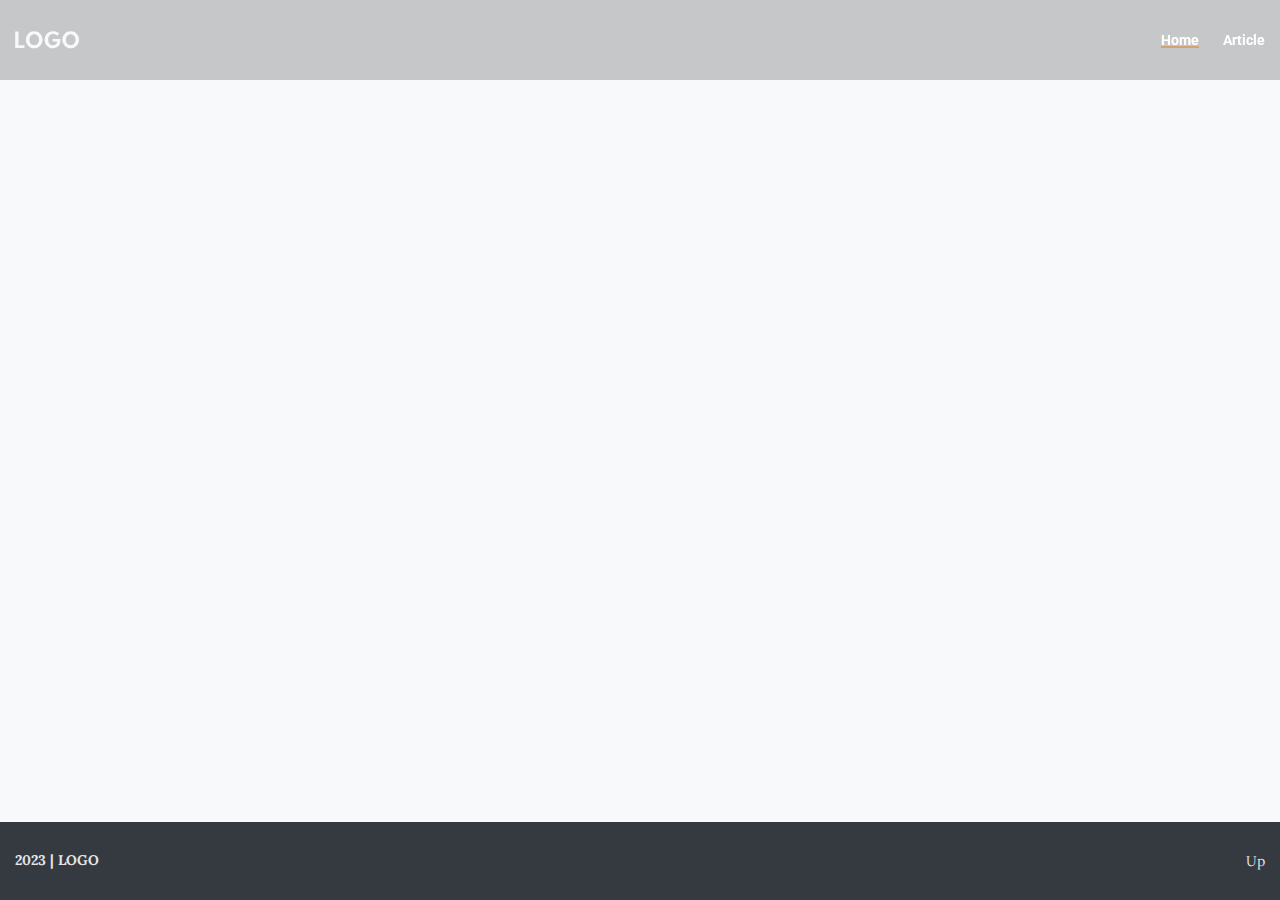
==== index.html @ ac04a0ab "0" ====
<!DOCTYPE html>
<html lang="en">
<head>
	<meta charset="UTF-8">
	<meta http-equiv="X-UA-Compatible" content="IE=edge">
	<meta name="viewport" content="width=device-width, initial-scale=1.0">
	<link href="https://fonts.googleapis.com/css2?family=Lora:wght@400;700&family=Roboto:wght@700&display=swap" rel="stylesheet">
	<link rel="stylesheet" href="style.css">
	<title>Blog</title>
</head>
<body>
<div class="wrapper">
	<header class="header">
		<div class="header__container">
			<div class="header__logo">
				<img src="img/logo.svg" alt="Logo">
			</div>
			<nav class="header__menu menu">
				<ul class="menu__list">
					<li class="menu__item">
						<a href="index.html" class="menu__link active">Home</a>
					</li>
					<li class="menu__item">
						<a href="article.html" class="menu__link">Article</a>
					</li>
				</ul>
			</nav>
		</div>
	</header>
	<main class="home">

	</main>
	<footer class="footer">
		<div class="footer__container">
			<div class="footer__text">2023 | LOGO</div>
			<button class="footer__up" type="button">Up</button>
		</div>
	</footer>
</div>

</body>
</html>
---- style.css ----
@import url("css/reset.css");
@import url("css/common.css");
@import url("css/header.css");
@import url("css/footer.css");
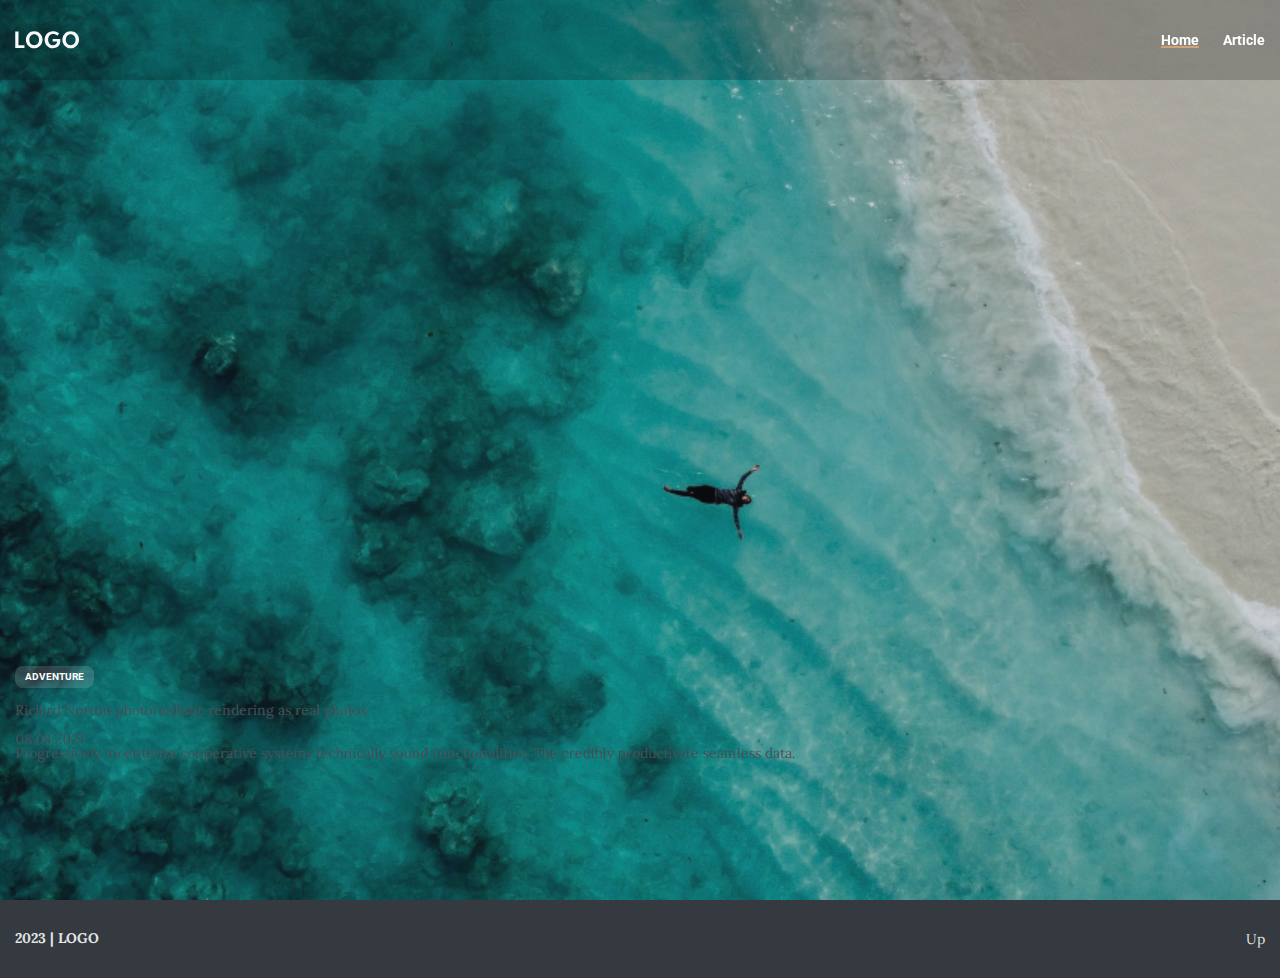
==== commit d1f192c7: "0.1" ====
--- a/index.html
+++ b/index.html
@@ -28,7 +28,30 @@
 		</div>
 	</header>
 	<main class="home">
+		<div class="home__sections">
+			<div class="home__main-slider main-slider swiper">
+				<div class="main-slider__wrapper swiper-wrapper">
+					<div class="main-slider__slider swiper-slide">
+						<img src="img/main-slider/01.jpg" alt="Image" class="main-slider__bg">
+						<div class="main-slider__container">
+							<a href="#" class="main-slider__category category">ADVENTURE</a>
+							<div class="main-slider__title title">Richird Norton photorealistic rendering as real photos</div>
+							<div class="main-slider__body">
+								<div class="main-slider__date">08.08.2021</div>
+								<div class="main-slider__text text"><p>Progressively incentivize cooperative systems   technically sound functionalities. The credibly productivate seamless data.</p></div>
+							</div>
+						</div>
+					</div>
+				</div>
+				<div class="main-slider__bullets bullets">
+					<div class="bullets__comtainer">
+						<div class="bullets__items">
 
+						</div>
+					</div>
+				</div>
+			</div>
+		</div>
 	</main>
 	<footer class="footer">
 		<div class="footer__container">
@@ -38,5 +61,7 @@
 	</footer>
 </div>
 
+<script src="https://cdn.jsdelivr.net/npm/swiper@8/swiper-bundle.min.js"></script>
+<script src="app.js"></script>
 </body>
 </html>--- a/style.css
+++ b/style.css
@@ -2,3 +2,4 @@
 @import url("css/common.css");
 @import url("css/header.css");
 @import url("css/footer.css");
+@import url("css/homepage.css");
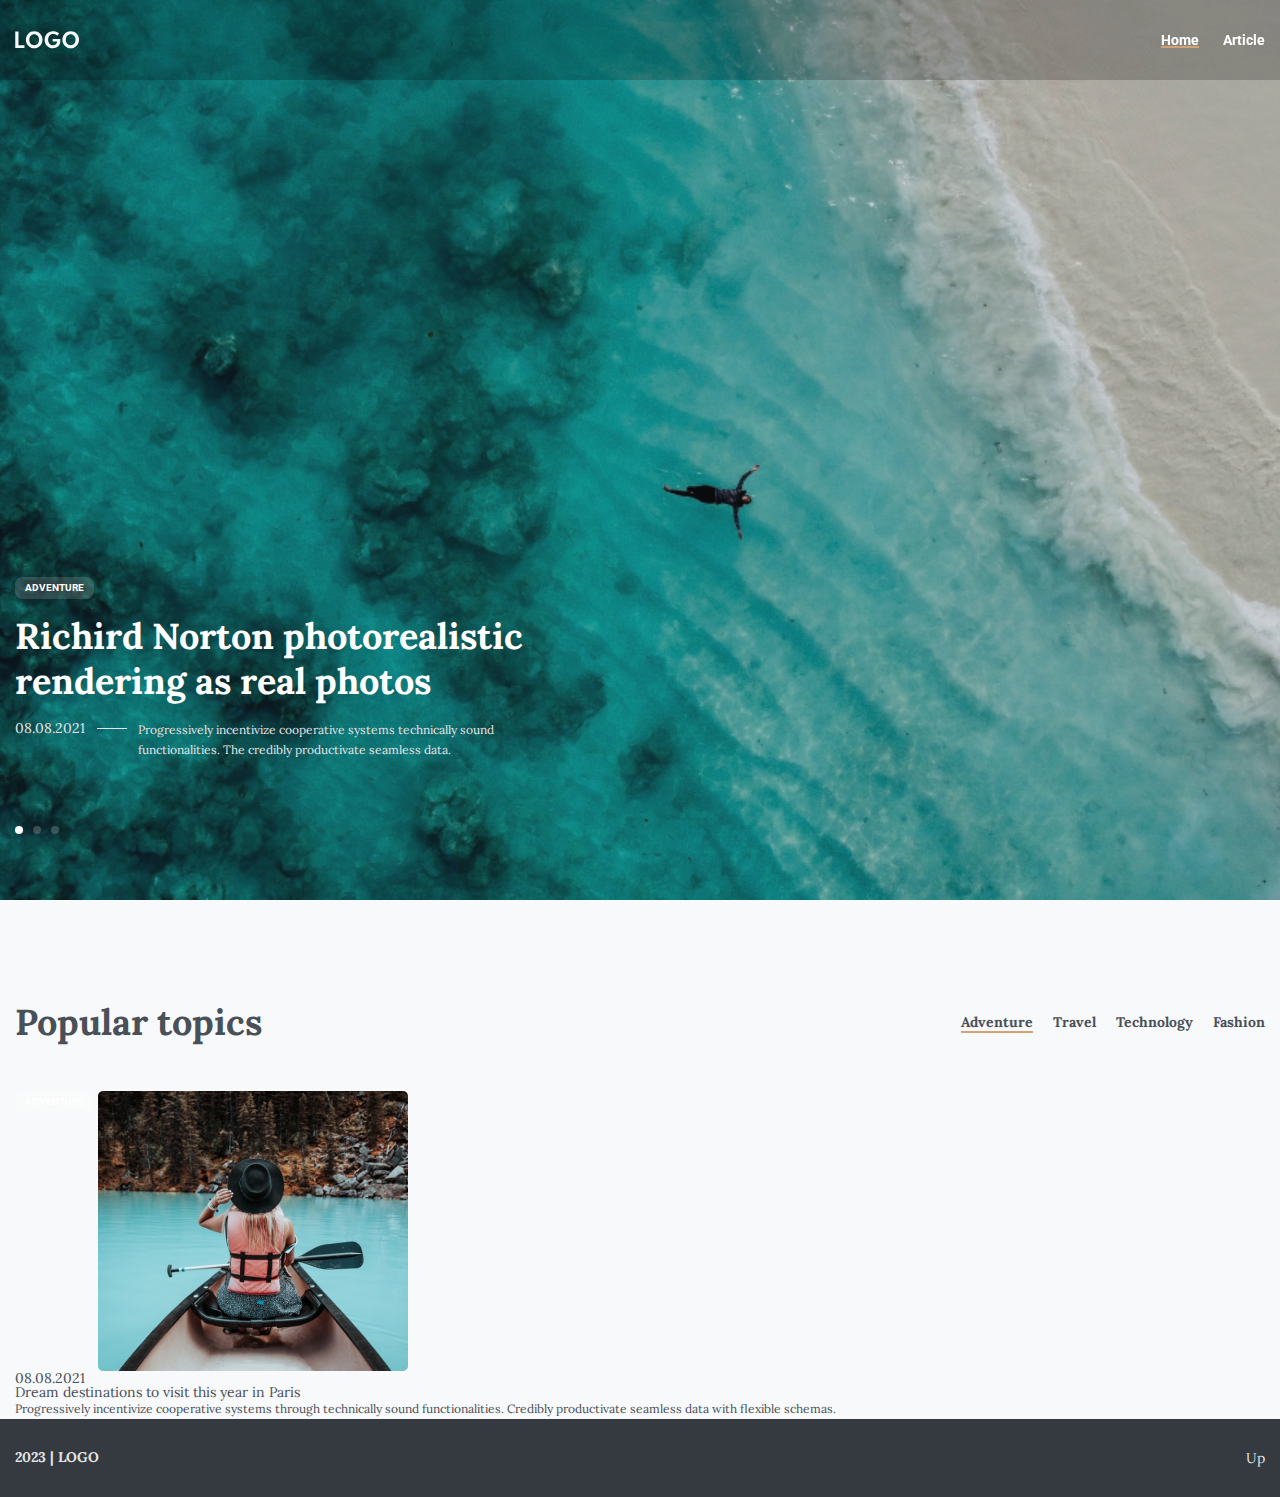
==== commit d5b864cc: "update" ====
--- a/index.html
+++ b/index.html
@@ -38,19 +38,81 @@
 							<div class="main-slider__title title">Richird Norton photorealistic rendering as real photos</div>
 							<div class="main-slider__body">
 								<div class="main-slider__date">08.08.2021</div>
-								<div class="main-slider__text text"><p>Progressively incentivize cooperative systems   technically sound functionalities. The credibly productivate seamless data.</p></div>
+								<div class="main-slider__text text">
+									<p>Progressively incentivize cooperative systems   technically sound functionalities. The credibly productivate seamless data.</p>
+								</div>
+							</div>
+						</div>
+					</div>
+					<div class="main-slider__slider swiper-slide">
+						<img src="img/main-slider/02.jpg" alt="Image" class="main-slider__bg">
+						<div class="main-slider__container">
+							<a href="#" class="main-slider__category category">ADVENTURE</a>
+							<div class="main-slider__title title">Lorem, ipsum dolor sit amet consectetur adipisicing elit.</div>
+							<div class="main-slider__body">
+								<div class="main-slider__date">08.08.2021</div>
+								<div class="main-slider__text text">
+									<p>Progressively incentivize cooperative systems technically sound functionalities. The credibly productivate seamless data.</p>
+								</div>
+							</div>
+						</div>
+					</div>
+					<div class="main-slider__slider swiper-slide">
+						<img src="img/main-slider/03.jpg" alt="Image" class="main-slider__bg">
+						<div class="main-slider__container">
+							<a href="#" class="main-slider__category category">ADVENTURE</a>
+							<div class="main-slider__title title">Lorem ipsum dolor sit amet consectetur adipisicing elit. Iure, excepturi?</div>
+							<div class="main-slider__body">
+								<div class="main-slider__date">08.08.2021</div>
+								<div class="main-slider__text text">
+									<p>Progressively incentivize cooperative systems   technically sound functionalities. The credibly productivate seamless data.</p>
+								</div>
 							</div>
 						</div>
 					</div>
 				</div>
 				<div class="main-slider__bullets bullets">
-					<div class="bullets__comtainer">
-						<div class="bullets__items">
-
+					<div class="bullets__container">
+						<div class="bullets__items"></div>
+					</div>
+				</div>
+			</div>
+			<section class="home__popular popular">
+				<div class="popular__container">
+					<div class="popular__header">
+						<h2 class="popular__title title title_dark">Popular topics</h2>
+						<nav class="popular__nav nav-popular">
+							<button class="nav-popular__item active" type="button">Adventure</button>
+							<button class="nav-popular__item" type="button">Travel</button>
+							<button class="nav-popular__item" type="button">Technology</button>
+							<button class="nav-popular__item" type="button">Fashion</button>
+						</nav>
+					</div>
+					<div class="popular__content">
+						<div class="popular__tab">
+							<div class="popular__items">
+								<article class="popular__item item-popular">
+									<a href="" class="item-popular__category category">ADVENTURE</a>
+									<a href="#" class="item-popular__image">
+										<img src="img/popular/01.jpg" alt="Image">
+									</a>
+									<div class="item-popular__date">08.08.2021</div>
+									<h4 class="item-popular__title">
+										<a href="" class="item-popular__link-title">
+											Dream destinations to visit this year in Paris
+										</a>
+									</h4>
+									<div class="item-popular__text text">
+										<p>
+											Progressively incentivize cooperative systems through technically sound functionalities. Credibly productivate seamless data with flexible schemas.
+										</p>
+									</div>
+								</article>
+							</div>
 						</div>
 					</div>
 				</div>
-			</div>
+			</section>
 		</div>
 	</main>
 	<footer class="footer">
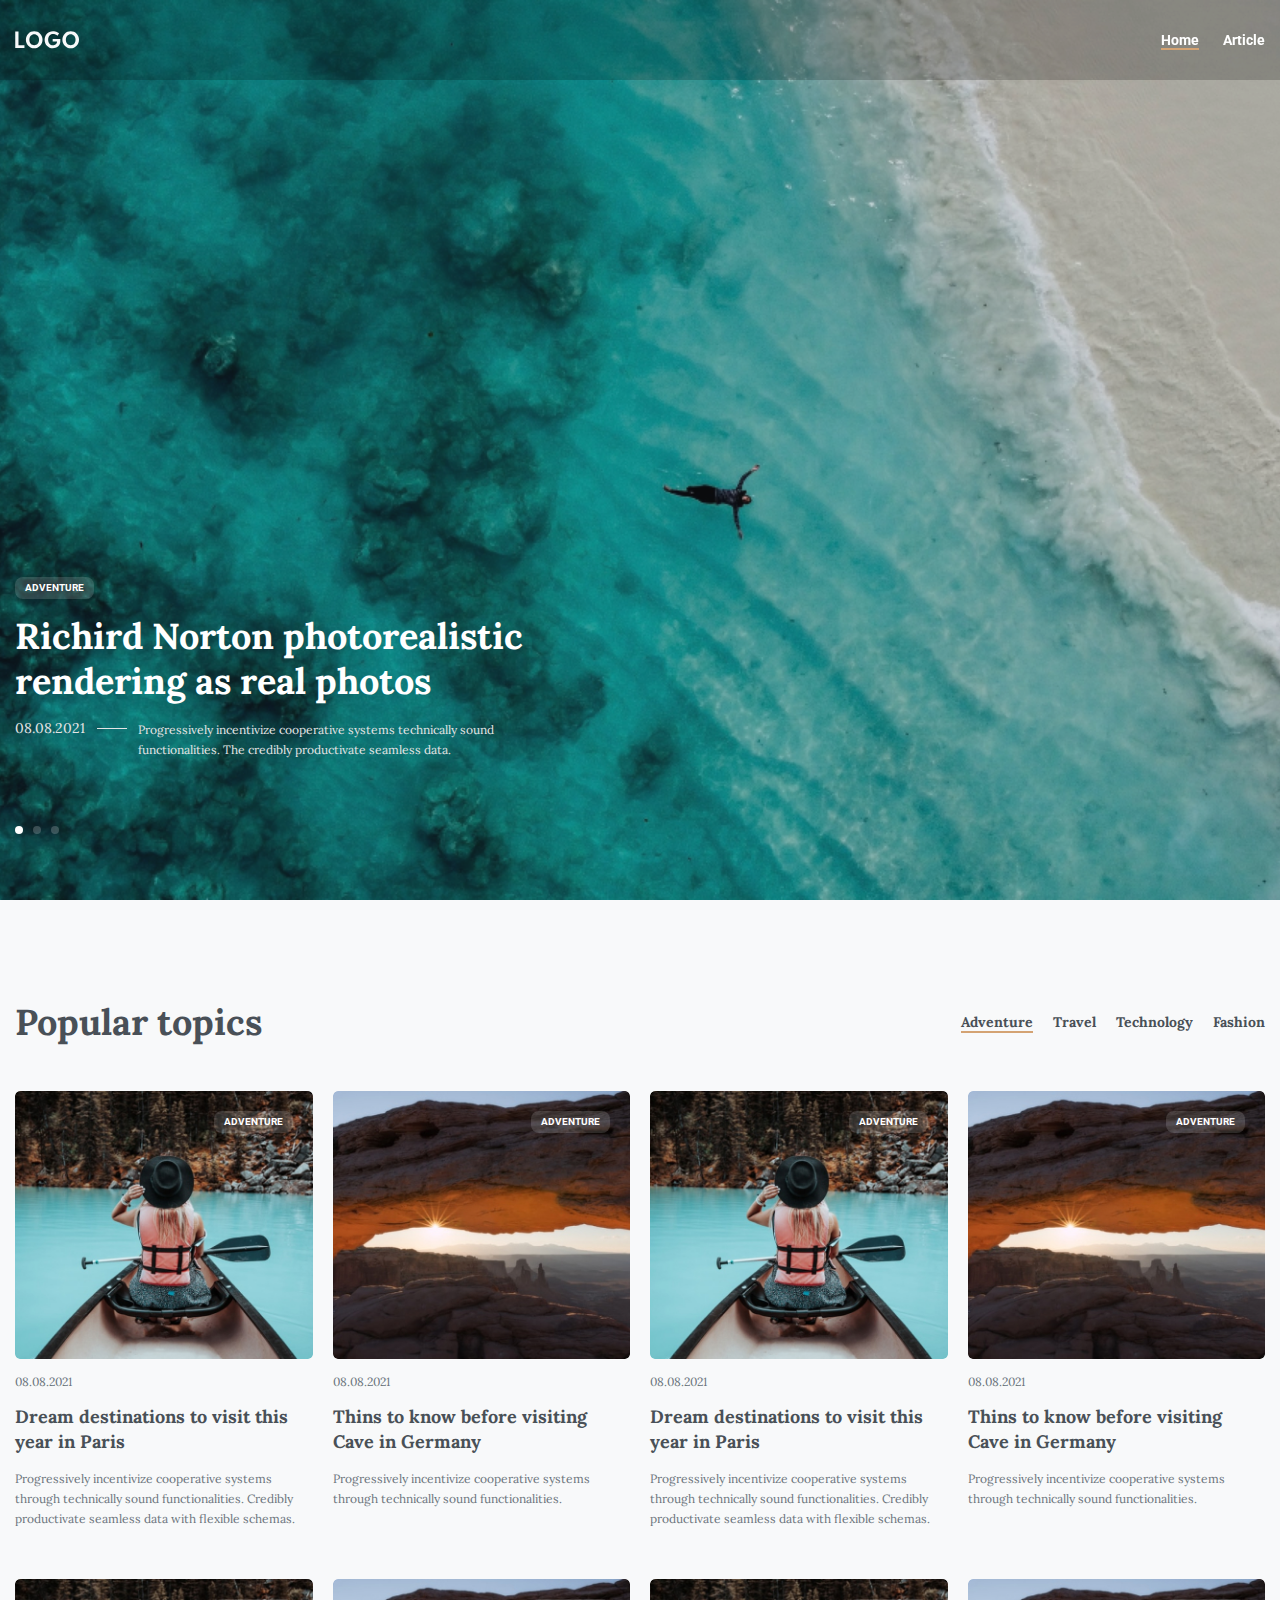
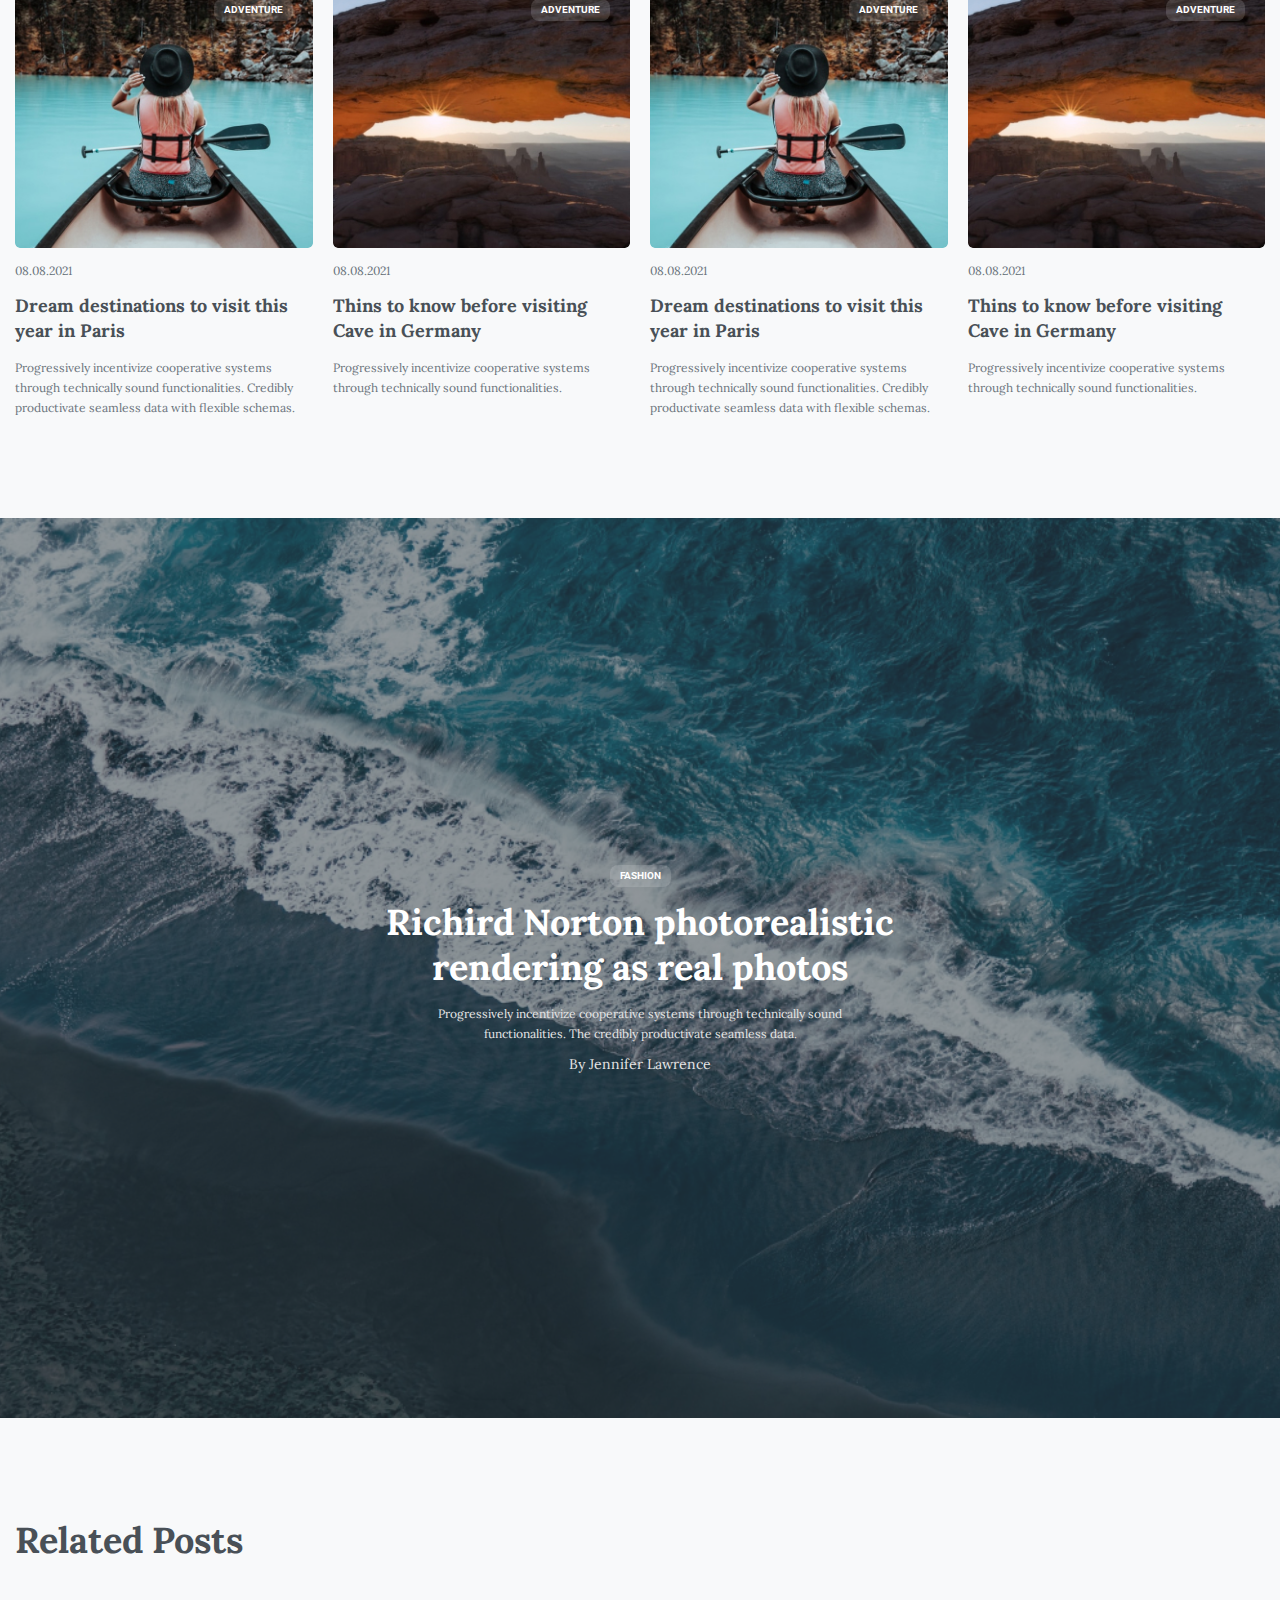
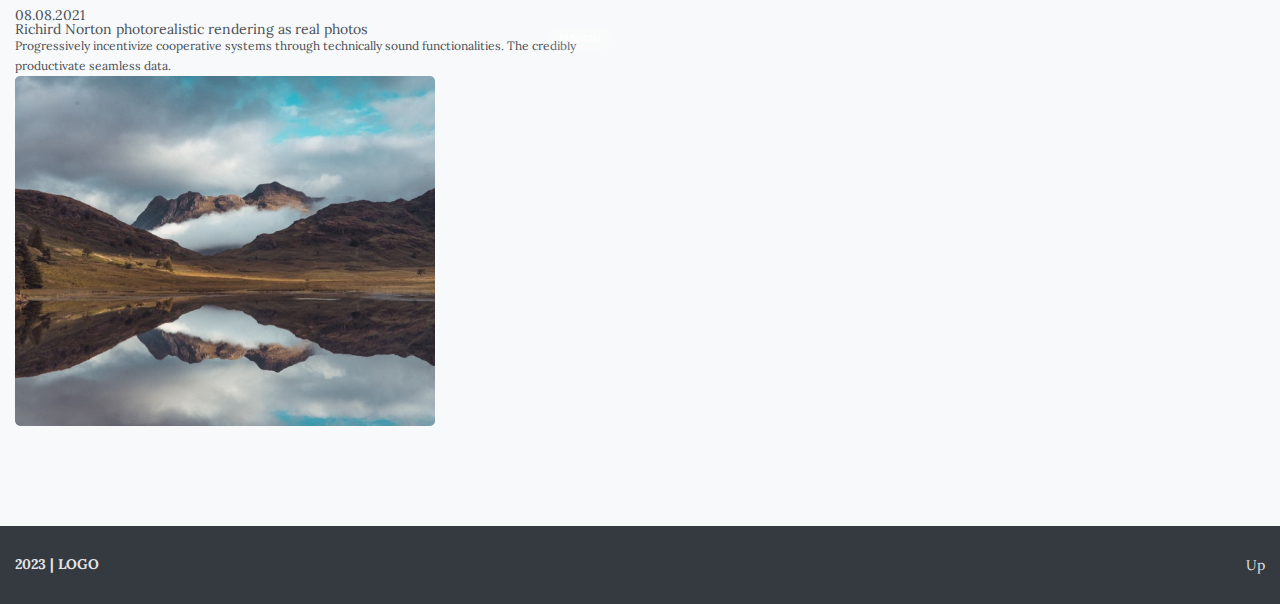
==== commit 5064c201: "up2" ====
--- a/index.html
+++ b/index.html
@@ -89,7 +89,7 @@
 						</nav>
 					</div>
 					<div class="popular__content">
-						<div class="popular__tab">
+						<div class="popular__tab active">
 							<div class="popular__items">
 								<article class="popular__item item-popular">
 									<a href="" class="item-popular__category category">ADVENTURE</a>
@@ -108,12 +108,276 @@
 										</p>
 									</div>
 								</article>
-							</div>
-						</div>
-					</div>
+								<article class="popular__item item-popular">
+									<a href="" class="item-popular__category category">ADVENTURE</a>
+									<a href="#" class="item-popular__image">
+										<img src="img/popular/05.jpg" alt="Image">
+									</a>
+									<div class="item-popular__date">08.08.2021</div>
+									<h4 class="item-popular__title">
+										<a href="" class="item-popular__link-title">
+											Thins to know before visiting Cave in Germany
+										</a>
+									</h4>
+									<div class="item-popular__text text">
+										<p>
+											Progressively incentivize cooperative systems through technically sound functionalities.
+									</div>
+								</article>
+								<article class="popular__item item-popular">
+									<a href="" class="item-popular__category category">ADVENTURE</a>
+									<a href="#" class="item-popular__image">
+										<img src="img/popular/01.jpg" alt="Image">
+									</a>
+									<div class="item-popular__date">08.08.2021</div>
+									<h4 class="item-popular__title">
+										<a href="" class="item-popular__link-title">
+											Dream destinations to visit this year in Paris
+										</a>
+									</h4>
+									<div class="item-popular__text text">
+										<p>
+											Progressively incentivize cooperative systems through technically sound functionalities. Credibly productivate seamless data with flexible schemas.
+										</p>
+									</div>
+								</article>
+								<article class="popular__item item-popular">
+									<a href="" class="item-popular__category category">ADVENTURE</a>
+									<a href="#" class="item-popular__image">
+										<img src="img/popular/05.jpg" alt="Image">
+									</a>
+									<div class="item-popular__date">08.08.2021</div>
+									<h4 class="item-popular__title">
+										<a href="" class="item-popular__link-title">
+											Thins to know before visiting Cave in Germany
+										</a>
+									</h4>
+									<div class="item-popular__text text">
+										<p>
+											Progressively incentivize cooperative systems through technically sound functionalities.
+									</div>
+								</article>
+								<article class="popular__item item-popular">
+									<a href="" class="item-popular__category category">ADVENTURE</a>
+									<a href="#" class="item-popular__image">
+										<img src="img/popular/01.jpg" alt="Image">
+									</a>
+									<div class="item-popular__date">08.08.2021</div>
+									<h4 class="item-popular__title">
+										<a href="" class="item-popular__link-title">
+											Dream destinations to visit this year in Paris
+										</a>
+									</h4>
+									<div class="item-popular__text text">
+										<p>
+											Progressively incentivize cooperative systems through technically sound functionalities. Credibly productivate seamless data with flexible schemas.
+										</p>
+									</div>
+								</article>
+								<article class="popular__item item-popular">
+									<a href="" class="item-popular__category category">ADVENTURE</a>
+									<a href="#" class="item-popular__image">
+										<img src="img/popular/05.jpg" alt="Image">
+									</a>
+									<div class="item-popular__date">08.08.2021</div>
+									<h4 class="item-popular__title">
+										<a href="" class="item-popular__link-title">
+											Thins to know before visiting Cave in Germany
+										</a>
+									</h4>
+									<div class="item-popular__text text">
+										<p>
+											Progressively incentivize cooperative systems through technically sound functionalities.
+									</div>
+								</article>
+								<article class="popular__item item-popular">
+									<a href="" class="item-popular__category category">ADVENTURE</a>
+									<a href="#" class="item-popular__image">
+										<img src="img/popular/01.jpg" alt="Image">
+									</a>
+									<div class="item-popular__date">08.08.2021</div>
+									<h4 class="item-popular__title">
+										<a href="" class="item-popular__link-title">
+											Dream destinations to visit this year in Paris
+										</a>
+									</h4>
+									<div class="item-popular__text text">
+										<p>
+											Progressively incentivize cooperative systems through technically sound functionalities. Credibly productivate seamless data with flexible schemas.
+										</p>
+									</div>
+								</article>
+								<article class="popular__item item-popular">
+									<a href="" class="item-popular__category category">ADVENTURE</a>
+									<a href="#" class="item-popular__image">
+										<img src="img/popular/05.jpg" alt="Image">
+									</a>
+									<div class="item-popular__date">08.08.2021</div>
+									<h4 class="item-popular__title">
+										<a href="" class="item-popular__link-title">
+											Thins to know before visiting Cave in Germany
+										</a>
+									</h4>
+									<div class="item-popular__text text">
+										<p>
+											Progressively incentivize cooperative systems through technically sound functionalities.
+									</div>
+								</article>
+							</div>
+						</div>
+						<div class="popular__tab"><!--Travel-->
+							<div class="popular__items">
+								<article class="popular__item item-popular">
+									<a href="" class="item-popular__category category">Travel</a>
+									<a href="#" class="item-popular__image">
+										<img src="img/popular/02.jpg" alt="Image">
+									</a>
+									<div class="item-popular__date">08.08.2021</div>
+									<h4 class="item-popular__title">
+										<a href="" class="item-popular__link-title">
+											Breathtaking first-person photos around Europe
+										</a>
+									</h4>
+									<div class="item-popular__text text">
+										<p>
+											Progressively incentivize cooperative systems through technically sound functionalities. Credibly productivate seamless data with flexible schemas.
+										</p>
+									</div>
+								</article>
+							</div>
+						</div>
+						<div class="popular__tab"><!--Technology-->
+							<div class="popular__items">
+								<article class="popular__item item-popular">
+									<a href="" class="item-popular__category category">Technology</a>
+									<a href="#" class="item-popular__image">
+										<img src="img/popular/03.jpg" alt="Image">
+									</a>
+									<div class="item-popular__date">08.08.2021</div>
+									<h4 class="item-popular__title">
+										<a href="" class="item-popular__link-title">
+											Richard Norton photorealistic rendering as real photos
+										</a>
+									</h4>
+									<div class="item-popular__text text">
+										<p>
+											Progressively incentivize cooperative systems through technically sound functionalities. Credibly productivate seamless data with flexible schemas.
+										</p>
+									</div>
+								</article>
+								<article class="popular__item item-popular">
+									<a href="" class="item-popular__category category">Technology</a>
+									<a href="#" class="item-popular__image">
+										<img src="img/popular/07.jpg" alt="Image">
+									</a>
+									<div class="item-popular__date">08.08.2021</div>
+									<h4 class="item-popular__title">
+										<a href="" class="item-popular__link-title">
+											Richard Norton photorealistic rendering as real photos
+										</a>
+									</h4>
+									<div class="item-popular__text text">
+										<p>
+											Progressively incentivize cooperative systems through technically sound functionalities. Credibly productivate seamless data with flexible schemas.
+										</p>
+									</div>
+								</article>
+							</div>
+						</div>
+						<div class="popular__tab"><!--Fashion-->
+							<div class="popular__items">
+								<article class="popular__item item-popular">
+									<a href="" class="item-popular__category category">Fashion</a>
+									<a href="#" class="item-popular__image">
+										<img src="img/popular/04.jpg" alt="Image">
+									</a>
+									<div class="item-popular__date">08.08.2021</div>
+									<h4 class="item-popular__title">
+										<a href="" class="item-popular__link-title">
+											Instagram artists with great photography skills
+										</a>
+									</h4>
+									<div class="item-popular__text text">
+										<p>
+											Progressively incentivize cooperative systems through technically sound functionalities. Credibly productivate seamless data with flexible schemas.
+										</p>
+									</div>
+								</article>
+								<article class="popular__item item-popular">
+									<a href="" class="item-popular__category category">Fashion</a>
+									<a href="#" class="item-popular__image">
+										<img src="img/popular/06.jpg" alt="Image">
+									</a>
+									<div class="item-popular__date">08.08.2021</div>
+									<h4 class="item-popular__title">
+										<a href="" class="item-popular__link-title">
+											Nina Smith vibrant work collab with Nike Dunk
+										</a>
+									</h4>
+									<div class="item-popular__text text">
+										<p>
+											Progressively incentivize cooperative systems through technically sound functionalities. Credibly productivate seamless data with flexible schemas.
+										</p>
+									</div>
+								</article>
+								<article class="popular__item item-popular">
+									<a href="" class="item-popular__category category">Fashion</a>
+									<a href="#" class="item-popular__image">
+										<img src="img/popular/08.jpg" alt="Image">
+									</a>
+									<div class="item-popular__date">08.08.2021</div>
+									<h4 class="item-popular__title">
+										<a href="" class="item-popular__link-title">
+											25 quality collectors toys inspired by famous films
+										</a>
+									</h4>
+									<div class="item-popular__text text">
+										<p>
+											Progressively incentivize cooperative systems through technically sound functionalities. Credibly productivate seamless data with flexible schemas.
+										</p>
+									</div>
+								</article>
+							</div>
+						</div>
+					</div>
+				</div>
+			</section>
+			<section class="home__big-post big-post">
+				<div class="big-post__container">
+					<a href="#" class="big-post__category category">FASHION</a>
+					<h2 class="big-post__title title">
+						<a href="#" class="big-post__link-title">Richird Norton photorealistic rendering as real photos</a>
+					</h2>
+					<div class="big-post__text text">
+						<p>Progressively incentivize cooperative systems through technically sound functionalities. The credibly productivate seamless data.</p>
+					</div>
+					<a href="#" class="big-post__author">By Jennifer Lawrence</a>
+				</div>
+				<div class="big-post__bg">
+					<img src="img/big-post/image.jpg" alt="Image">
 				</div>
 			</section>
 		</div>
+		<section class="home__related related">
+			<div class="related__container">
+				<h2 class="related__title title title_dark">Related Posts</h2>
+				<div class="related__items">
+					<article class="related__item item-related">
+						<a href="#" class="item-related__category category">FASHION</a>
+						<a href="#" class="item-related__content">
+							<div class="item-related__date">08.08.2021</div>
+							<h4 class="item-related__title">Richird Norton photorealistic rendering as real photos</h4>
+							<div class="item-related__text text">
+								<p>Progressively incentivize cooperative systems through technically sound functionalities. The credibly productivate seamless data.</p>
+							</div>
+						</a>
+						<div class="item-related__image">
+							<img src="img/related/01.jpg" alt="Image">
+						</div>
+					</article>
+				</div>
+			</div>
+		</section>
 	</main>
 	<footer class="footer">
 		<div class="footer__container">
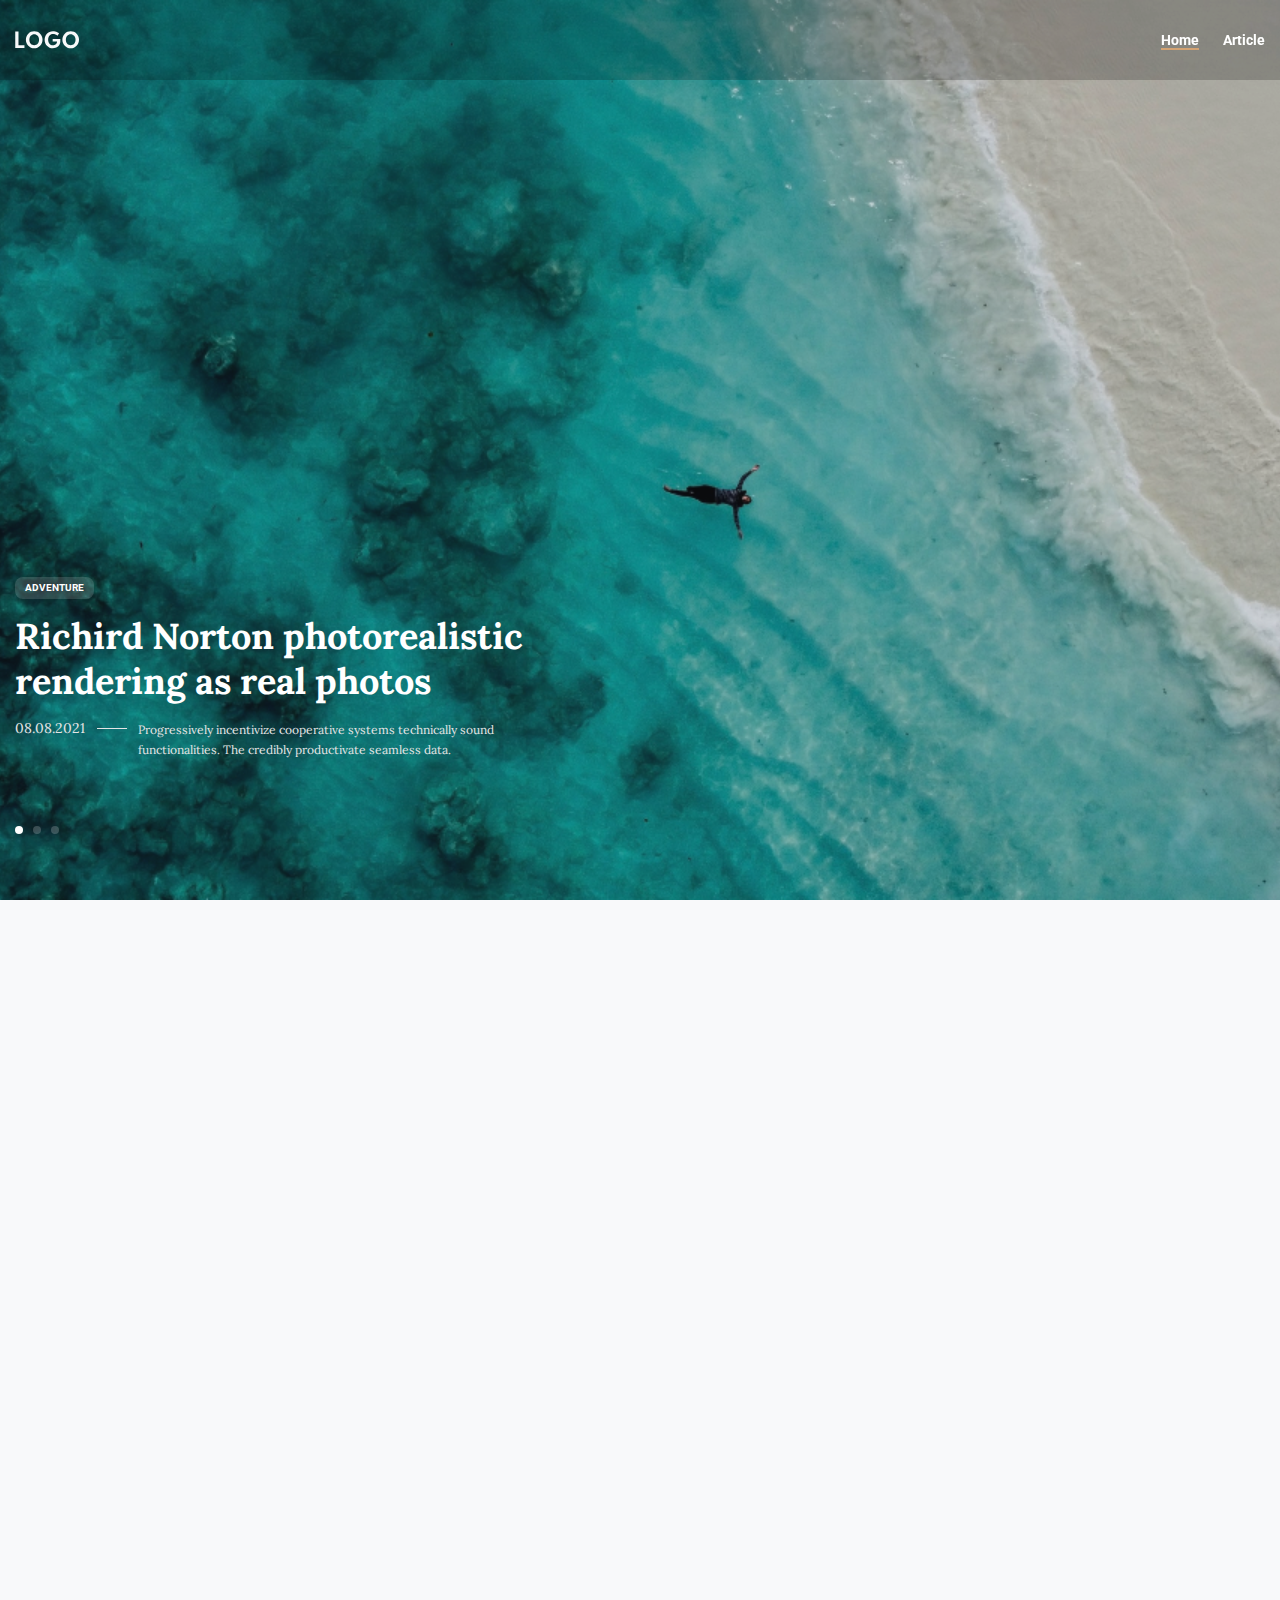
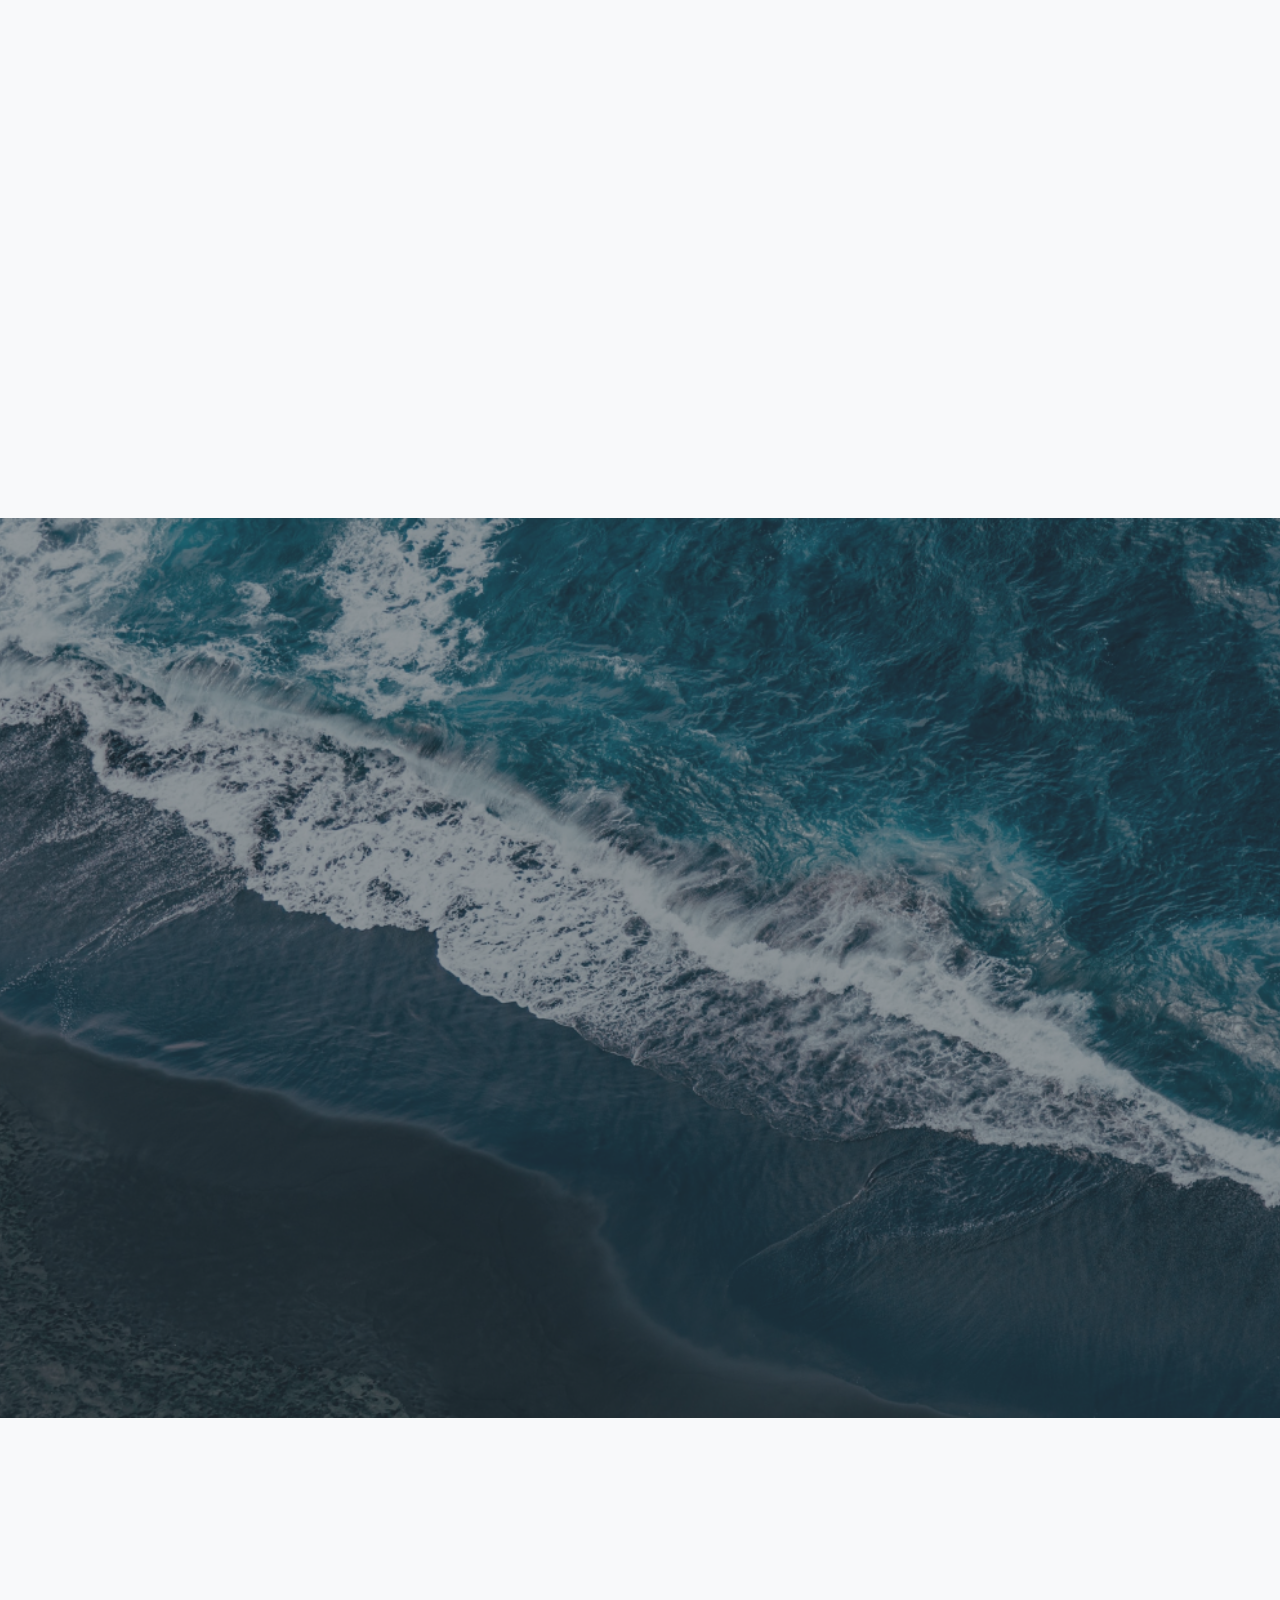
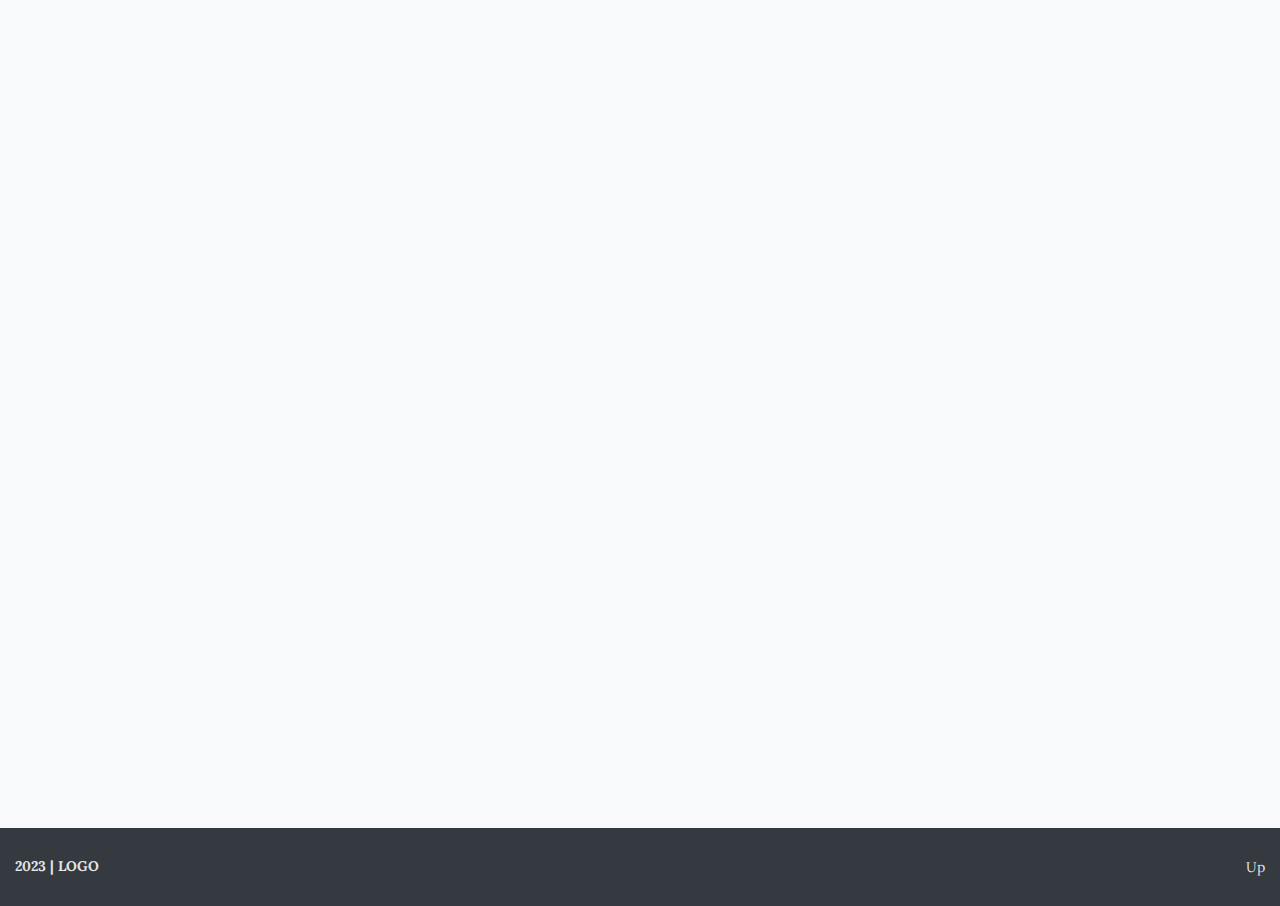
==== commit 10f66574: "final" ====
--- a/index.html
+++ b/index.html
@@ -79,7 +79,7 @@
 			</div>
 			<section class="home__popular popular">
 				<div class="popular__container">
-					<div class="popular__header">
+					<div data-item class="popular__header">
 						<h2 class="popular__title title title_dark">Popular topics</h2>
 						<nav class="popular__nav nav-popular">
 							<button class="nav-popular__item active" type="button">Adventure</button>
@@ -91,7 +91,7 @@
 					<div class="popular__content">
 						<div class="popular__tab active">
 							<div class="popular__items">
-								<article class="popular__item item-popular">
+								<article data-item class="popular__item item-popular">
 									<a href="" class="item-popular__category category">ADVENTURE</a>
 									<a href="#" class="item-popular__image">
 										<img src="img/popular/01.jpg" alt="Image">
@@ -108,7 +108,7 @@
 										</p>
 									</div>
 								</article>
-								<article class="popular__item item-popular">
+								<article data-item class="popular__item item-popular">
 									<a href="" class="item-popular__category category">ADVENTURE</a>
 									<a href="#" class="item-popular__image">
 										<img src="img/popular/05.jpg" alt="Image">
@@ -124,7 +124,7 @@
 											Progressively incentivize cooperative systems through technically sound functionalities.
 									</div>
 								</article>
-								<article class="popular__item item-popular">
+								<article data-item class="popular__item item-popular">
 									<a href="" class="item-popular__category category">ADVENTURE</a>
 									<a href="#" class="item-popular__image">
 										<img src="img/popular/01.jpg" alt="Image">
@@ -141,7 +141,7 @@
 										</p>
 									</div>
 								</article>
-								<article class="popular__item item-popular">
+								<article data-item class="popular__item item-popular">
 									<a href="" class="item-popular__category category">ADVENTURE</a>
 									<a href="#" class="item-popular__image">
 										<img src="img/popular/05.jpg" alt="Image">
@@ -157,7 +157,7 @@
 											Progressively incentivize cooperative systems through technically sound functionalities.
 									</div>
 								</article>
-								<article class="popular__item item-popular">
+								<article data-item class="popular__item item-popular">
 									<a href="" class="item-popular__category category">ADVENTURE</a>
 									<a href="#" class="item-popular__image">
 										<img src="img/popular/01.jpg" alt="Image">
@@ -174,7 +174,7 @@
 										</p>
 									</div>
 								</article>
-								<article class="popular__item item-popular">
+								<article data-item class="popular__item item-popular">
 									<a href="" class="item-popular__category category">ADVENTURE</a>
 									<a href="#" class="item-popular__image">
 										<img src="img/popular/05.jpg" alt="Image">
@@ -190,7 +190,7 @@
 											Progressively incentivize cooperative systems through technically sound functionalities.
 									</div>
 								</article>
-								<article class="popular__item item-popular">
+								<article data-item class="popular__item item-popular">
 									<a href="" class="item-popular__category category">ADVENTURE</a>
 									<a href="#" class="item-popular__image">
 										<img src="img/popular/01.jpg" alt="Image">
@@ -207,7 +207,7 @@
 										</p>
 									</div>
 								</article>
-								<article class="popular__item item-popular">
+								<article data-item class="popular__item item-popular">
 									<a href="" class="item-popular__category category">ADVENTURE</a>
 									<a href="#" class="item-popular__image">
 										<img src="img/popular/05.jpg" alt="Image">
@@ -227,7 +227,7 @@
 						</div>
 						<div class="popular__tab"><!--Travel-->
 							<div class="popular__items">
-								<article class="popular__item item-popular">
+								<article data-item class="popular__item item-popular">
 									<a href="" class="item-popular__category category">Travel</a>
 									<a href="#" class="item-popular__image">
 										<img src="img/popular/02.jpg" alt="Image">
@@ -248,7 +248,7 @@
 						</div>
 						<div class="popular__tab"><!--Technology-->
 							<div class="popular__items">
-								<article class="popular__item item-popular">
+								<article data-item class="popular__item item-popular">
 									<a href="" class="item-popular__category category">Technology</a>
 									<a href="#" class="item-popular__image">
 										<img src="img/popular/03.jpg" alt="Image">
@@ -265,7 +265,7 @@
 										</p>
 									</div>
 								</article>
-								<article class="popular__item item-popular">
+								<article data-item class="popular__item item-popular">
 									<a href="" class="item-popular__category category">Technology</a>
 									<a href="#" class="item-popular__image">
 										<img src="img/popular/07.jpg" alt="Image">
@@ -286,7 +286,7 @@
 						</div>
 						<div class="popular__tab"><!--Fashion-->
 							<div class="popular__items">
-								<article class="popular__item item-popular">
+								<article data-item class="popular__item item-popular">
 									<a href="" class="item-popular__category category">Fashion</a>
 									<a href="#" class="item-popular__image">
 										<img src="img/popular/04.jpg" alt="Image">
@@ -303,7 +303,7 @@
 										</p>
 									</div>
 								</article>
-								<article class="popular__item item-popular">
+								<article data-item class="popular__item item-popular">
 									<a href="" class="item-popular__category category">Fashion</a>
 									<a href="#" class="item-popular__image">
 										<img src="img/popular/06.jpg" alt="Image">
@@ -320,7 +320,7 @@
 										</p>
 									</div>
 								</article>
-								<article class="popular__item item-popular">
+								<article data-item class="popular__item item-popular">
 									<a href="" class="item-popular__category category">Fashion</a>
 									<a href="#" class="item-popular__image">
 										<img src="img/popular/08.jpg" alt="Image">
@@ -344,14 +344,14 @@
 			</section>
 			<section class="home__big-post big-post">
 				<div class="big-post__container">
-					<a href="#" class="big-post__category category">FASHION</a>
-					<h2 class="big-post__title title">
+					<a data-item href="#" class="big-post__category category">FASHION</a>
+					<h2 data-item class="big-post__title title">
 						<a href="#" class="big-post__link-title">Richird Norton photorealistic rendering as real photos</a>
 					</h2>
-					<div class="big-post__text text">
+					<div data-item class="big-post__text text">
 						<p>Progressively incentivize cooperative systems through technically sound functionalities. The credibly productivate seamless data.</p>
 					</div>
-					<a href="#" class="big-post__author">By Jennifer Lawrence</a>
+					<a data-item href="#" class="big-post__author">By Jennifer Lawrence</a>
 				</div>
 				<div class="big-post__bg">
 					<img src="img/big-post/image.jpg" alt="Image">
@@ -360,9 +360,9 @@
 		</div>
 		<section class="home__related related">
 			<div class="related__container">
-				<h2 class="related__title title title_dark">Related Posts</h2>
+				<h2 data-item class="related__title title title_dark">Related Posts</h2>
 				<div class="related__items">
-					<article class="related__item item-related">
+					<article data-item class="related__item item-related">
 						<a href="#" class="item-related__category category">FASHION</a>
 						<a href="#" class="item-related__content">
 							<div class="item-related__date">08.08.2021</div>
@@ -373,6 +373,32 @@
 						</a>
 						<div class="item-related__image">
 							<img src="img/related/01.jpg" alt="Image">
+						</div>
+					</article>
+					<article data-item class="related__item item-related">
+						<a href="#" class="item-related__category category">FASHION</a>
+						<a href="#" class="item-related__content">
+							<div class="item-related__date">08.08.2021</div>
+							<h4 class="item-related__title">Richird Norton photorealistic rendering as real photos</h4>
+							<div class="item-related__text text">
+								<p>Progressively incentivize cooperative systems through technically sound functionalities. The credibly productivate seamless data.</p>
+							</div>
+						</a>
+						<div class="item-related__image">
+							<img src="img/related/02.jpg" alt="Image">
+						</div>
+					</article>
+					<article data-item class="related__item item-related">
+						<a href="#" class="item-related__category category">FASHION</a>
+						<a href="#" class="item-related__content">
+							<div class="item-related__date">08.08.2021</div>
+							<h4 class="item-related__title">Richird Norton photorealistic rendering as real photos</h4>
+							<div class="item-related__text text">
+								<p>Progressively incentivize cooperative systems through technically sound functionalities. The credibly productivate seamless data.</p>
+							</div>
+						</a>
+						<div class="item-related__image">
+							<img src="img/related/03.jpg" alt="Image">
 						</div>
 					</article>
 				</div>
--- a/style.css
+++ b/style.css
@@ -3,3 +3,4 @@
 @import url("css/header.css");
 @import url("css/footer.css");
 @import url("css/homepage.css");
+@import url("css/article.css");
